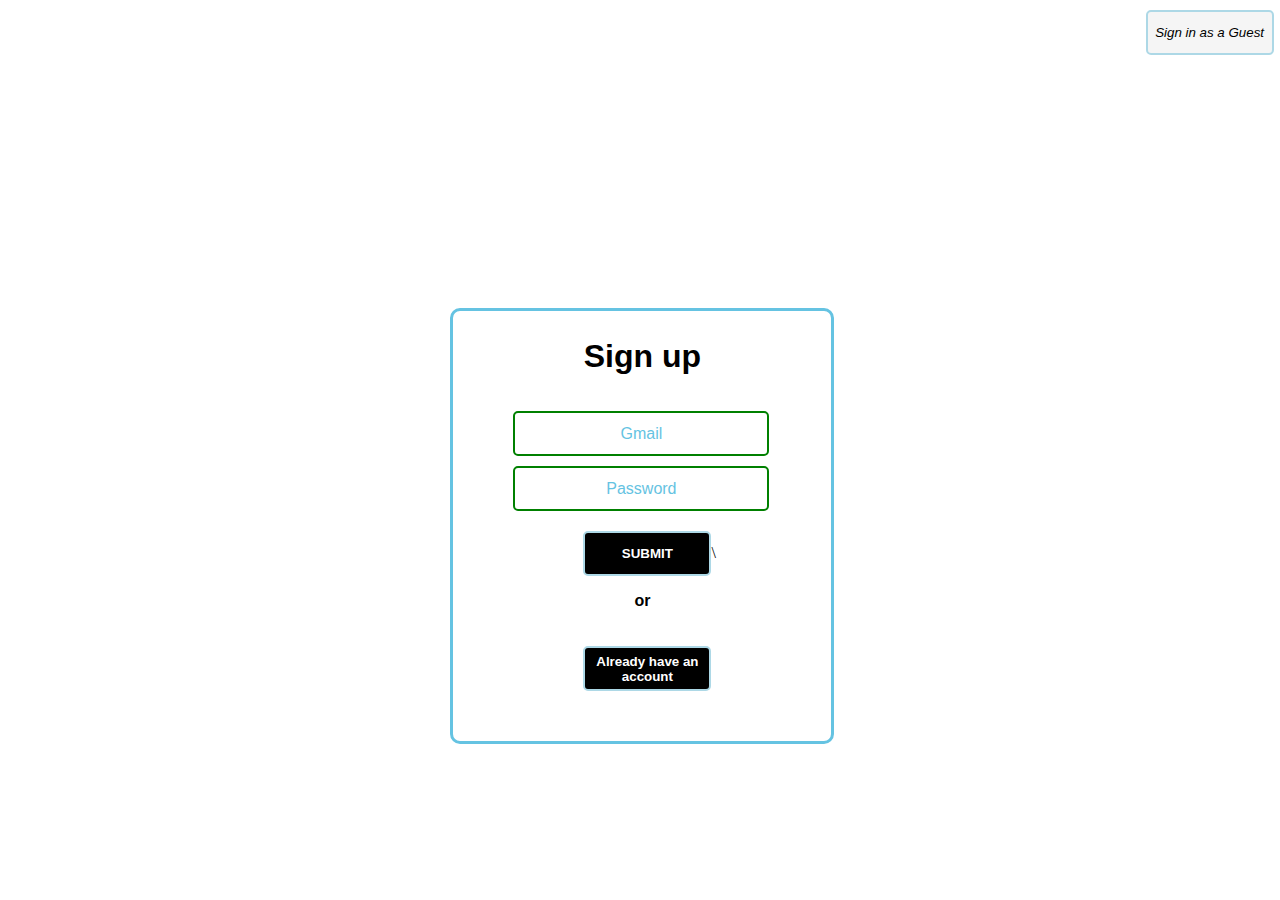
==== get.html @ 72e1491f "Add files via upload" ====
<!DOCTYPE html>
<html lang="en">
<head>
    <meta charset="UTF-8">
    <meta http-equiv="X-UA-Compatible" content="IE=edge">
    <meta name="viewport" content="width=device-width, initial-scale=1.0">
    <title>Get started with BLuR</title>
    <link rel="stylesheet" href="get.css">
</head>
<body>
    <!DOCTYPE html>
<html lang="en">
<head>
    <meta charset="UTF-8">
    <meta http-equiv="X-UA-Compatible" content="IE=edge">
    <meta name="viewport" content="width=device-width, initial-scale=1.0">
    <title>Get started with BLuR</title>
</head>
<body>
    <button onclick="fun()" class="button"><a href="home.html">Sign in as a Guest</a> </button>
    <div class="header">
        <h1>BLuR</h1>
    </div>

<div class="card">
    <h2>Sign up</h2>
    <input type="email" placeholder="Gmail"><br>
    <input type="password" placeholder="Password"><br>
    <button type="submit"><b>SUBMIT</b></button>\
    <p>or</p>
    <div class="dropdown" ">
        <button class="dropbtn">
           <b>Already have an account</b>
        </button>
        <div class="dropctn">
            <h2>Sign in</h2>
            <input type="email" placeholder="Gmail"><br>
            <input type="password" placeholder="Password"><br>
            <button type="reset" onclick="wrong()" ><b>SUBMIT</b></button>
        </div>
   </div>
</div>  
</body>
<script  src="script.js"></script>        
</html>
---- get.css ----
* {
    padding: 0;
    box-sizing: border-box;
}
body{
    background-image: url(images/background-gif-images-9.gif);
    background-size: cover;
}
.button{
    background-color:whitesmoke;
    width: 10vw;
    height: 5vh;
    border-radius: 5px;
    border: 2px solid lightblue;
    margin-left: 90%;
    margin-top: 2px;
}
.button a{
    color:black;
    text-decoration: none;
    font-style: italic;
}
.header{
    display: inline-block;
    font-family: "arial";
    font-size: 24px;
    align-items: center;
    align-content: center;
    margin-left: 40%;
  }
h1{
    color: white;
    font-size: 100px;
    overflow: hidden;
    white-space: nowrap;
    width: 0;
    text-align: center;
    font-family: Cambria, Cochin, Georgia, Times, 'Times New Roman', serif;
    font-style: italic;
    animation: typing;
    animation-duration: 2 bs;
    animation-timing-function: steps(30, end);
    animation-fill-mode: forwards;
  }
  
  @keyframes typing {
    from { width: 0 }
    to { width: 100% }
}
h1::first-letter{
    color: rgb(101, 195, 226);
}
.card{
    background-color: white;
    width: 30vw;
    border: 3px solid  rgb(101, 195, 226);
    border-radius: 10px;
    margin-left: 35%;
}
.card h2{
    text-align: center;
    font-family: Arial, Helvetica, sans-serif;
    font-size: xx-large;
}
input{
    align-content: center;
    font-family: Arial, Helvetica, sans-serif;
    margin-left: 60px;
    margin-top: 10px;
    width: 20vw;
    height: 5vh;
    font-size: large;
    text-align: center;
    border-radius: 5px;
    border: 1px solid black;
}
input:valid{
    border: 2px solid green;
}
input:invalid{
    border:2px solid red;
}
input::placeholder{
    color: rgb(101, 195, 226);
    text-align: center;
    font-size: medium;
}
.card button{
    align-content: center;
    margin-left: 130px;
    margin-top: 20px;
    width: 10vw;
    height: 5vh;
    background-color: black;
    color: white;
    border-radius: 5px;
    border: 2px solid lightblue;
}
.dropdown{
    overflow: hidden;
}
.card p{
    text-align: center;
    color: black;
    font-family: 'Gill Sans', 'Gill Sans MT', Calibri, 'Trebuchet MS', sans-serif;
    font-weight: bolder;
}
.dropdown .dropbtn{
    align-content: center;
    margin-left: 130px;
    margin-top: 20px;
    width: 10vw;
    height: 5vh;
    background-color: black;
    color: white;
    border-radius: 5px;
    border: 2px solid lightblue;
    margin-bottom: 50px;
}
.dropctn{
    display: none;
    position:absolute;
    width: 30vw;
    background-color:white;
    min-width: 200px;
    border-radius: 10px;
    border: 2px solid lightblue;
}
.dropctn a{
    float: none;
    color: black;
    padding: 12px 1px;
    text-decoration: none;
    display: block;
    text-align: left;
}
.dropctn a:hover, .dropctn:hover.a{
    background-color:whitesmoke;
    color: blue;
}
.dropdown:hover .dropctn{
    display:block;
}
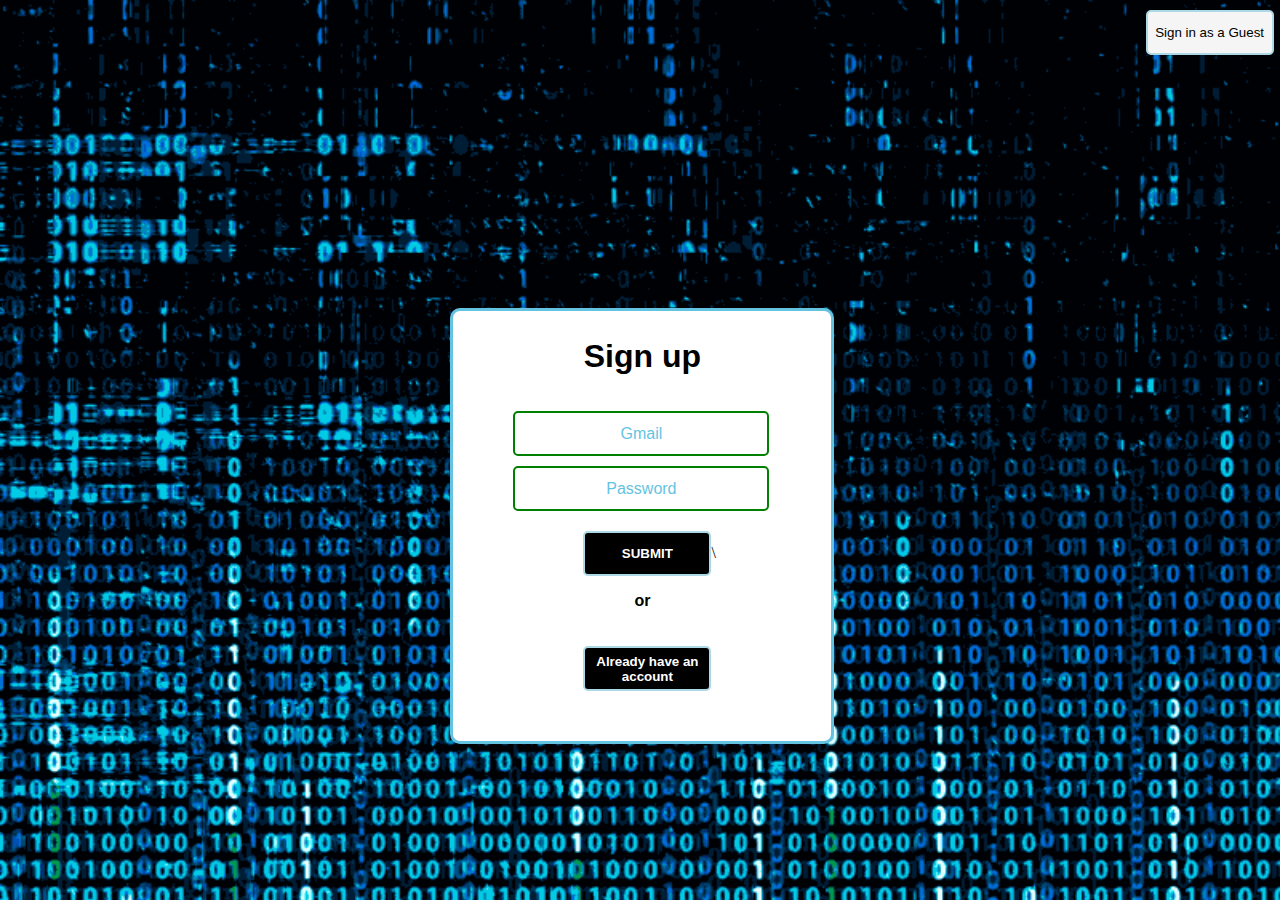
==== commit 3e74ec7e: "Update get.html" ====
--- a/get.html
+++ b/get.html
@@ -17,7 +17,7 @@
     <title>Get started with BLuR</title>
 </head>
 <body>
-    <button onclick="fun()" class="button"><a href="home.html">Sign in as a Guest</a> </button>
+    <button onclick="fun()" class="button">Sign in as a Guest</button>
     <div class="header">
         <h1>BLuR</h1>
     </div>
@@ -42,4 +42,4 @@
 </div>  
 </body>
 <script  src="script.js"></script>        
-</html>+</html>
--- a/get.css
+++ b/get.css
@@ -1,3 +1,4 @@
+@import "{{ site.theme }}";
 * {
     padding: 0;
     box-sizing: border-box;
@@ -140,4 +141,4 @@
 }
 .dropdown:hover .dropctn{
     display:block;
-}+}
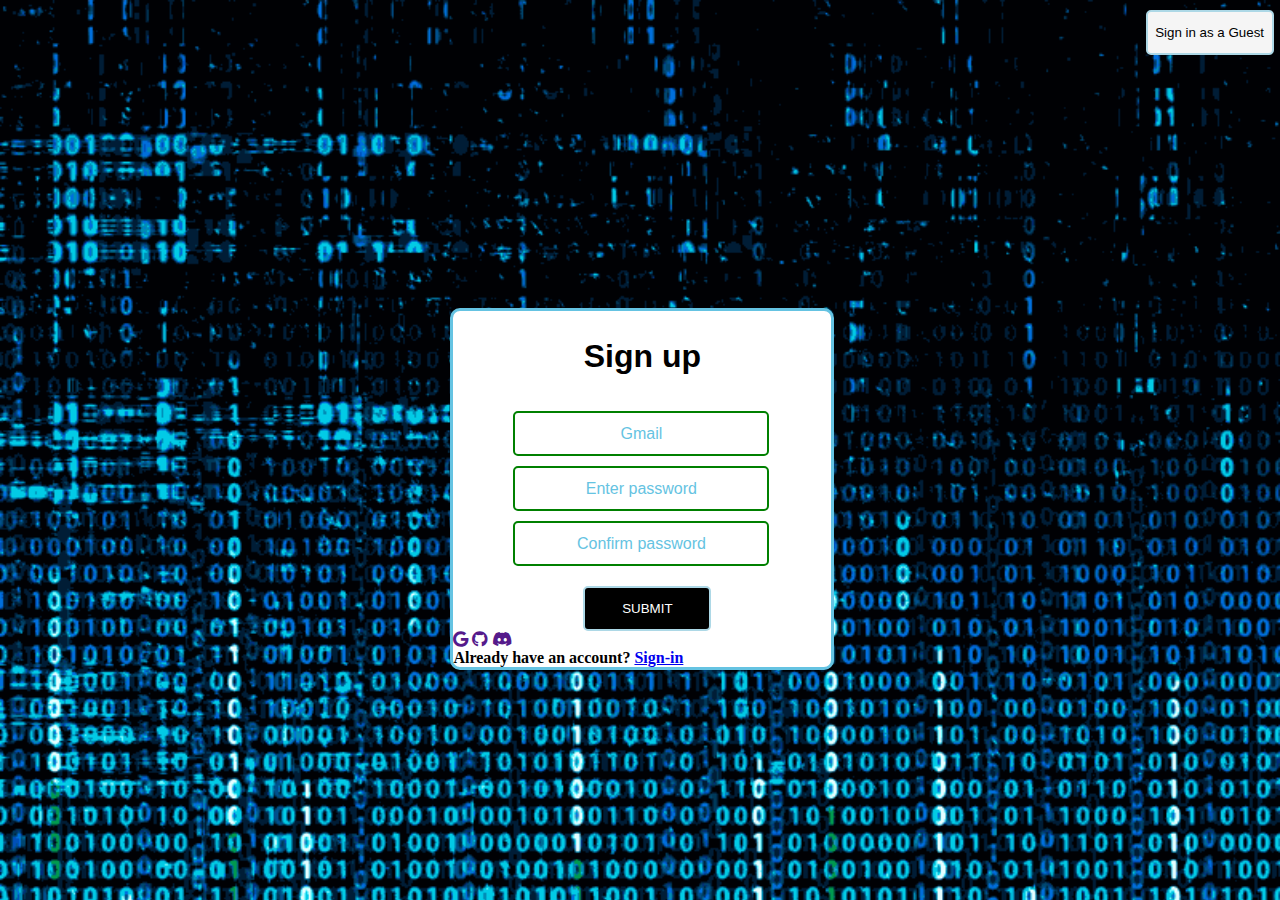
==== commit 2cc45405: "Update get.html" ====
--- a/get.html
+++ b/get.html
@@ -5,6 +5,7 @@
     <meta http-equiv="X-UA-Compatible" content="IE=edge">
     <meta name="viewport" content="width=device-width, initial-scale=1.0">
     <title>Get started with BLuR</title>
+    <link rel="stylesheet" href="https://cdnjs.cloudflare.com/ajax/libs/font-awesome/5.15.3/css/all.min.css">
     <link rel="stylesheet" href="get.css">
 </head>
 <body>
@@ -24,21 +25,17 @@
 
 <div class="card">
     <h2>Sign up</h2>
-    <input type="email" placeholder="Gmail"><br>
-    <input type="password" placeholder="Password"><br>
-    <button type="submit"><b>SUBMIT</b></button>\
-    <p>or</p>
-    <div class="dropdown" ">
-        <button class="dropbtn">
-           <b>Already have an account</b>
-        </button>
-        <div class="dropctn">
-            <h2>Sign in</h2>
-            <input type="email" placeholder="Gmail"><br>
-            <input type="password" placeholder="Password"><br>
-            <button type="reset" onclick="wrong()" ><b>SUBMIT</b></button>
-        </div>
-   </div>
+    <input type="email" id="Username" placeholder="Gmail"><br>
+    <input type="password" id="Password" placeholder="Enter password"><br>
+    <input type="password" id="Password" placeholder="Confirm password"><br>
+    <button type="submit">SUBMIT</button>
+    <div class="icon">
+       <a href=""><i class="fab fa-google "></i></a> 
+       <a href=""> <i class="fab fa-github "></i></a>
+       <a href=""> <i class="fab fa-discord "></i></a>
+    </div>
+    <strong>Already have an account? <a href="login.html">Sign-in</a></strong>
+ 
 </div>  
 </body>
 <script  src="script.js"></script>        
--- a/get.css
+++ b/get.css
@@ -39,7 +39,7 @@
     font-family: Cambria, Cochin, Georgia, Times, 'Times New Roman', serif;
     font-style: italic;
     animation: typing;
-    animation-duration: 2 bs;
+    animation-duration:3s;
     animation-timing-function: steps(30, end);
     animation-fill-mode: forwards;
   }
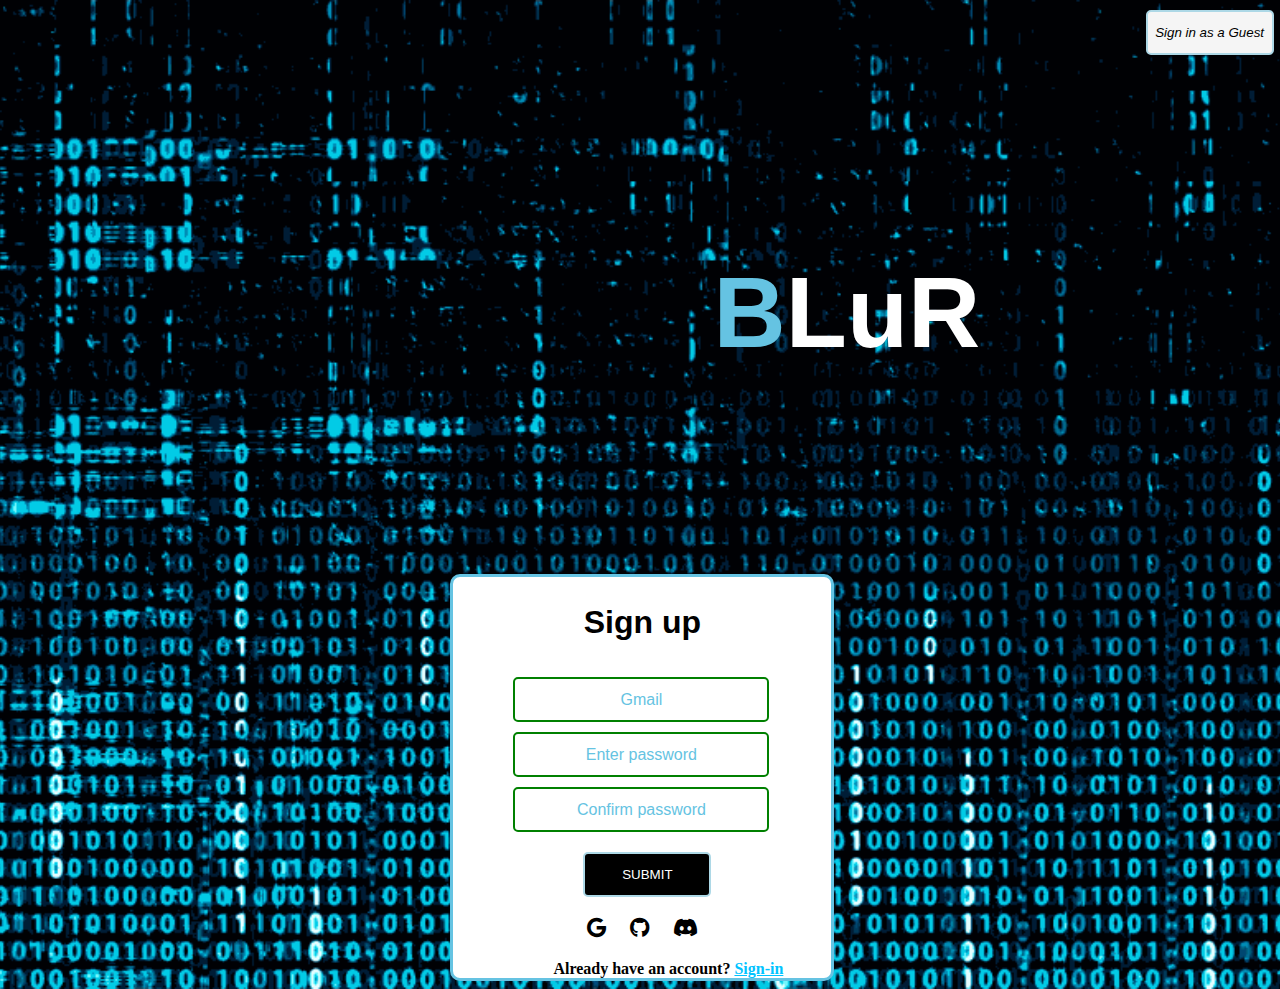
==== commit fc3c84a1: "Update get.html" ====
--- a/get.html
+++ b/get.html
@@ -3,6 +3,7 @@
 <head>
     <meta charset="UTF-8">
     <meta http-equiv="X-UA-Compatible" content="IE=edge">
+    <link rel="website icon" href="images/Logo.png">
     <meta name="viewport" content="width=device-width, initial-scale=1.0">
     <title>Get started with BLuR</title>
     <link rel="stylesheet" href="https://cdnjs.cloudflare.com/ajax/libs/font-awesome/5.15.3/css/all.min.css">
--- a/get.css
+++ b/get.css
@@ -1,4 +1,3 @@
-@import "{{ site.theme }}";
 * {
     padding: 0;
     box-sizing: border-box;
@@ -15,11 +14,12 @@
     border: 2px solid lightblue;
     margin-left: 90%;
     margin-top: 2px;
-}
-.button a{
     color:black;
     text-decoration: none;
     font-style: italic;
+}
+.button:hover{
+    box-shadow: 0px 0px 10px 5px rgba(0, 0, 0, 0.3);
 }
 .header{
     display: inline-block;
@@ -32,21 +32,22 @@
 h1{
     color: white;
     font-size: 100px;
-    overflow: hidden;
-    white-space: nowrap;
-    width: 0;
-    text-align: center;
-    font-family: Cambria, Cochin, Georgia, Times, 'Times New Roman', serif;
-    font-style: italic;
-    animation: typing;
-    animation-duration:3s;
-    animation-timing-function: steps(30, end);
-    animation-fill-mode: forwards;
+    border-right: .1em solid black;
+  width: 13.20ch;
+  margin: 2em 2em;
+  white-space: nowrap;
+  overflow: hidden;
+  -webkit-animation: typing 5s steps(13, end),
+	           blink-caret .5s step-end infinite alternate;
   }
   
   @keyframes typing {
     from { width: 0 }
-    to { width: 100% }
+}
+@keyframes blink-caret {
+  50% {
+    border-color: transparent;
+  }
 }
 h1::first-letter{
     color: rgb(101, 195, 226);
@@ -97,48 +98,29 @@
     border-radius: 5px;
     border: 2px solid lightblue;
 }
+.card strong a{
+    text-align: center;
+    color: rgb(0, 195, 255);
+}
+.card strong {
+    margin:0 20px 40px 100px; 
+    text-align: center;
+}
 .dropdown{
-    overflow: hidden;
-}
+    overflow: hidden;}
 .card p{
     text-align: center;
     color: black;
     font-family: 'Gill Sans', 'Gill Sans MT', Calibri, 'Trebuchet MS', sans-serif;
     font-weight: bolder;
 }
-.dropdown .dropbtn{
-    align-content: center;
-    margin-left: 130px;
+.icon{
     margin-top: 20px;
-    width: 10vw;
-    height: 5vh;
-    background-color: black;
-    color: white;
-    border-radius: 5px;
-    border: 2px solid lightblue;
-    margin-bottom: 50px;
+    margin-bottom: 20px;
+    text-align: center;
 }
-.dropctn{
-    display: none;
-    position:absolute;
-    width: 30vw;
-    background-color:white;
-    min-width: 200px;
-    border-radius: 10px;
-    border: 2px solid lightblue;
+.icon a{
+    color: black;
+    margin: 10px;
+    font-size: 20px;
 }
-.dropctn a{
-    float: none;
-    color: black;
-    padding: 12px 1px;
-    text-decoration: none;
-    display: block;
-    text-align: left;
-}
-.dropctn a:hover, .dropctn:hover.a{
-    background-color:whitesmoke;
-    color: blue;
-}
-.dropdown:hover .dropctn{
-    display:block;
-}
